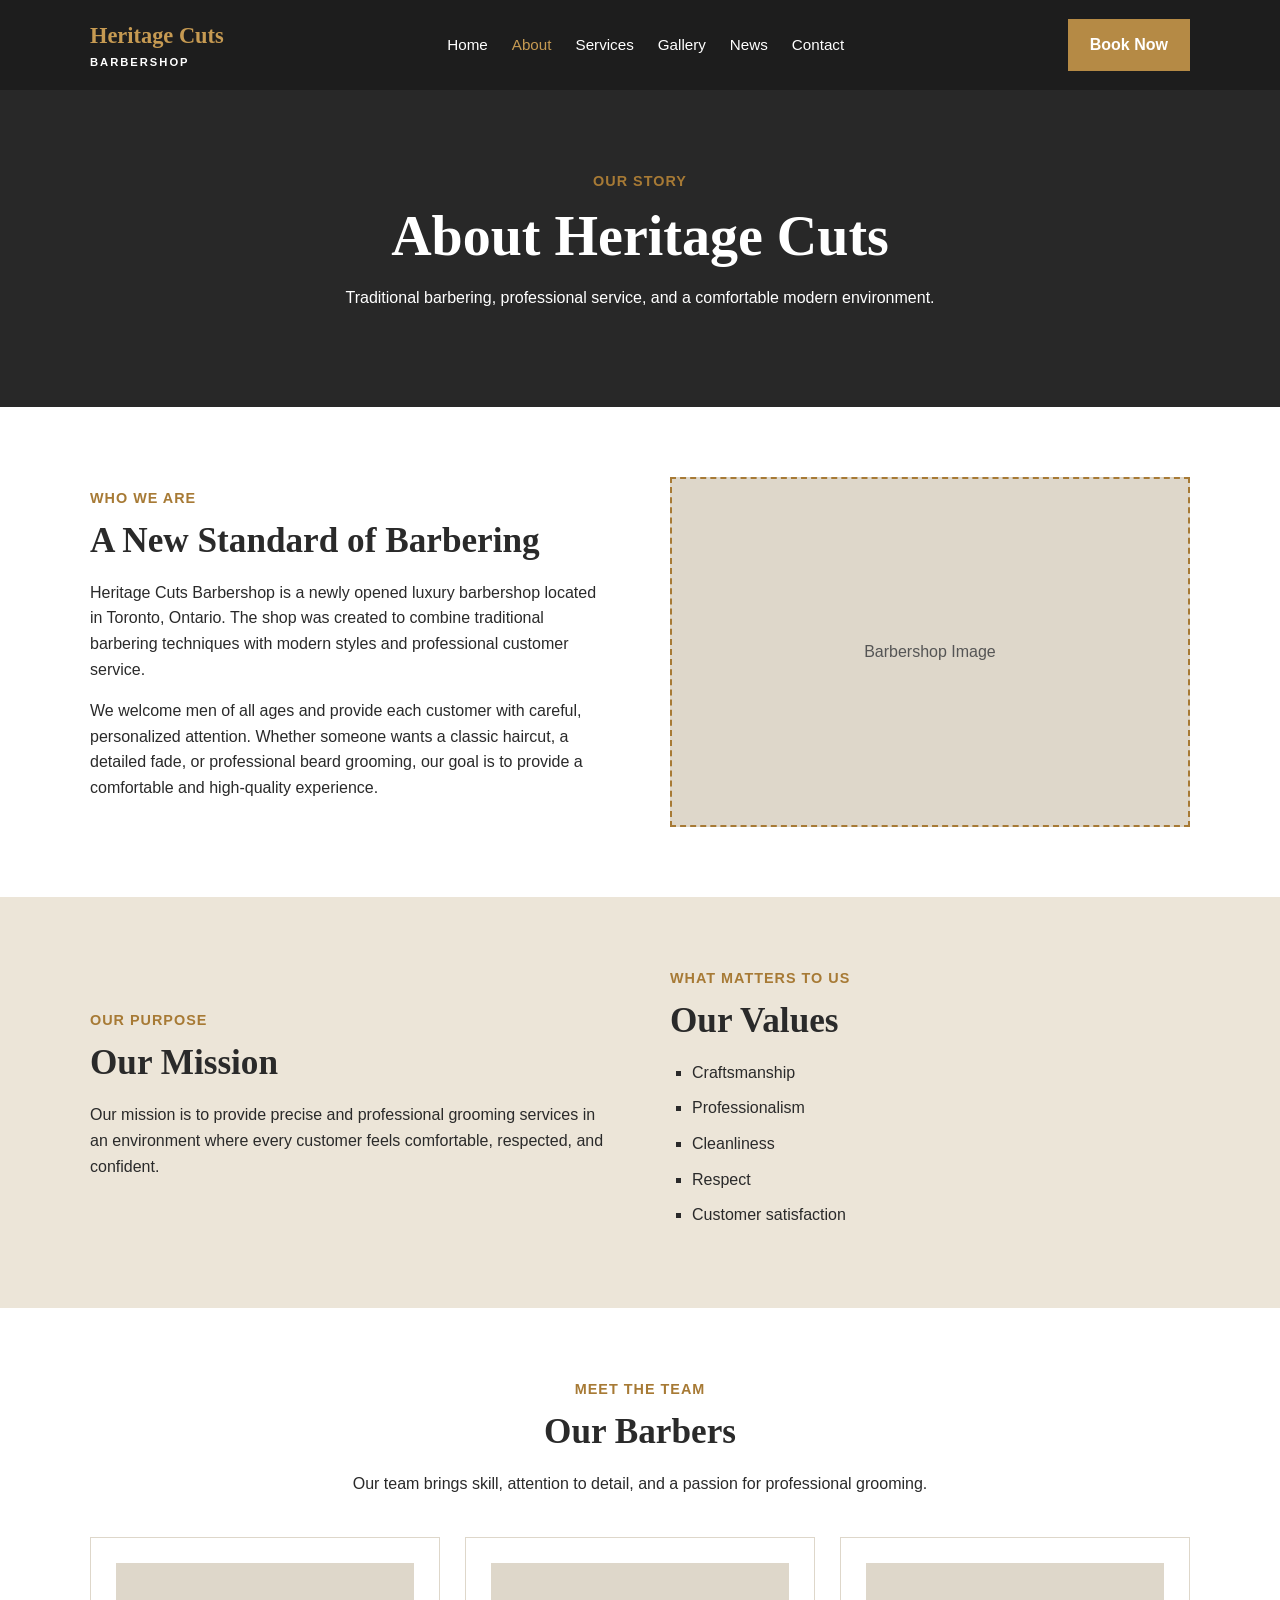
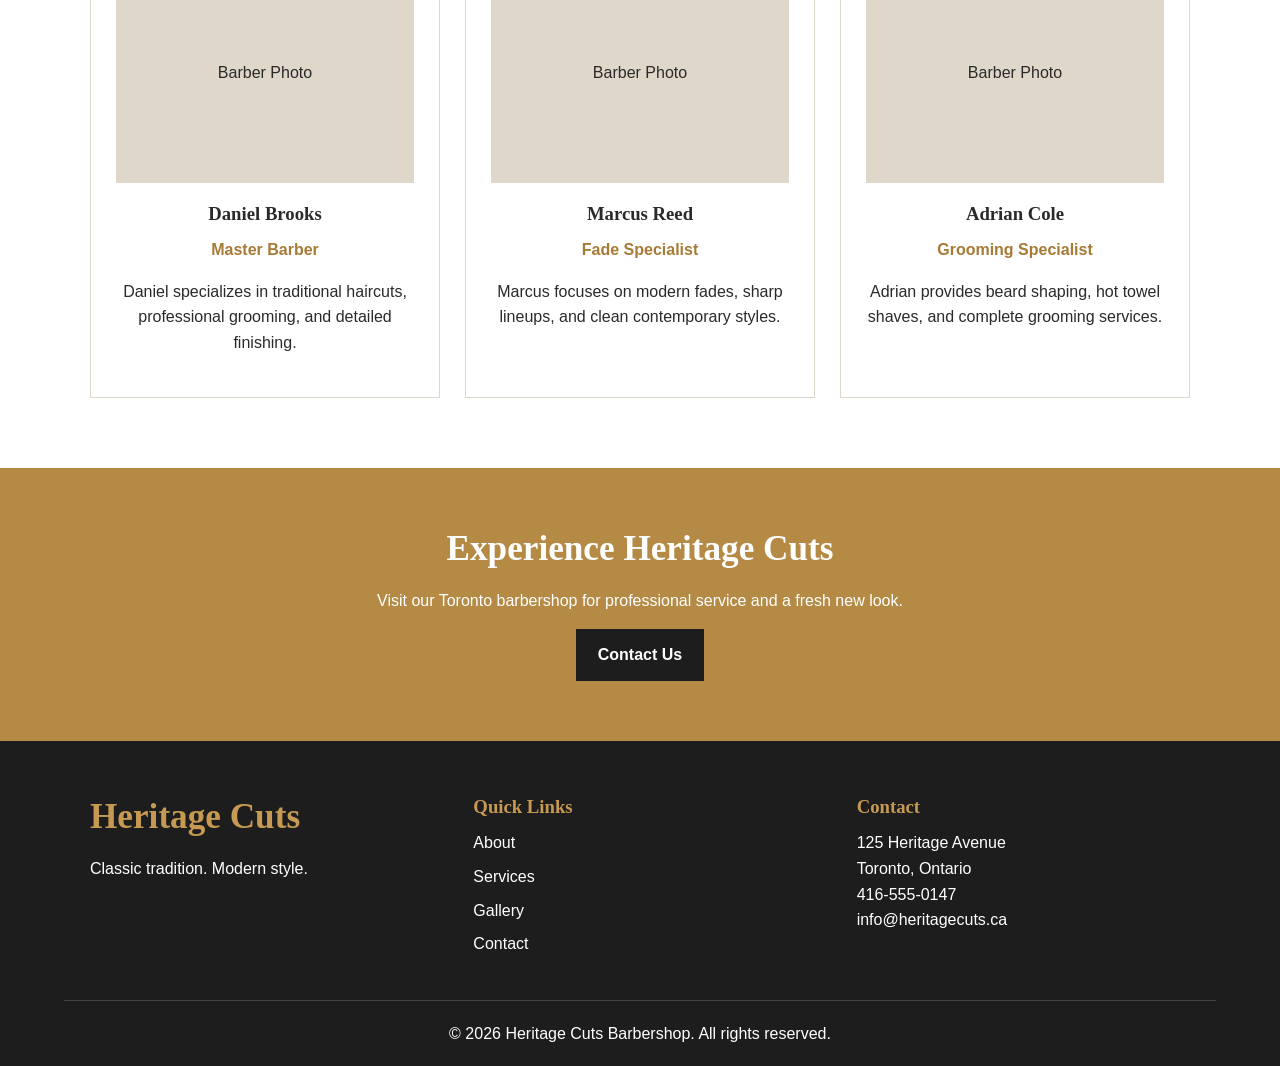
==== about.html @ 81ae373c "About page" ====
<!DOCTYPE html>
<html lang="en">
<head>
    <meta charset="UTF-8">

    <meta name="viewport" content="width=device-width, initial-scale=1.0">

    <meta
        name="description"
        content="Learn about Heritage Cuts Barbershop, our mission, values, and professional team."
    >

    <title>Heritage Cuts Barbershop | About</title>

    <link rel="stylesheet" href="css/style.css">
</head>

<body>

    <!-- Website Header -->
    <header class="site-header">
        <div class="container header-container">

            <a href="index.html" class="logo">
                Heritage Cuts
                <span>Barbershop</span>
            </a>

            <nav class="main-nav">
                <ul>
                    <li><a href="index.html">Home</a></li>
                    <li><a href="about.html" class="active">About</a></li>
                    <li><a href="services.html">Services</a></li>
                    <li><a href="gallery.html">Gallery</a></li>
                    <li><a href="news.html">News</a></li>
                    <li><a href="contact.html">Contact</a></li>
                </ul>
            </nav>

            <a href="contact.html" class="button header-button">
                Book Now
            </a>

        </div>
    </header>

    <main>

        <!-- Page Banner -->
        <section class="page-banner">
            <div class="container">
                <p class="section-label">Our story</p>
                <h1>About Heritage Cuts</h1>

                <p>
                    Traditional barbering, professional service, and a
                    comfortable modern environment.
                </p>
            </div>
        </section>

        <!-- Company Story -->
        <section class="about-story section">
            <div class="container two-column">

                <div class="about-text">
                    <p class="section-label">Who we are</p>

                    <h2>A New Standard of Barbering</h2>

                    <p>
                        Heritage Cuts Barbershop is a newly opened luxury
                        barbershop located in Toronto, Ontario. The shop was
                        created to combine traditional barbering techniques
                        with modern styles and professional customer service.
                    </p>

                    <p>
                        We welcome men of all ages and provide each customer
                        with careful, personalized attention. Whether someone
                        wants a classic haircut, a detailed fade, or professional
                        beard grooming, our goal is to provide a comfortable
                        and high-quality experience.
                    </p>
                </div>

                <div class="image-placeholder">
                    Barbershop Image
                </div>

            </div>
        </section>

        <!-- Mission Section -->
        <section class="mission section">
            <div class="container two-column">

                <div>
                    <p class="section-label">Our purpose</p>

                    <h2>Our Mission</h2>

                    <p>
                        Our mission is to provide precise and professional
                        grooming services in an environment where every
                        customer feels comfortable, respected, and confident.
                    </p>
                </div>

                <div>
                    <p class="section-label">What matters to us</p>

                    <h2>Our Values</h2>

                    <ul class="values-list">
                        <li>Craftsmanship</li>
                        <li>Professionalism</li>
                        <li>Cleanliness</li>
                        <li>Respect</li>
                        <li>Customer satisfaction</li>
                    </ul>
                </div>

            </div>
        </section>

        <!-- Team Section -->
        <section class="team section">
            <div class="container">

                <div class="section-heading">
                    <p class="section-label">Meet the team</p>
                    <h2>Our Barbers</h2>

                    <p>
                        Our team brings skill, attention to detail, and a
                        passion for professional grooming.
                    </p>
                </div>

                <div class="card-grid">

                    <article class="team-card">
                        <div class="team-image-placeholder">
                            Barber Photo
                        </div>

                        <h3>Daniel Brooks</h3>
                        <p class="team-role">Master Barber</p>

                        <p>
                            Daniel specializes in traditional haircuts,
                            professional grooming, and detailed finishing.
                        </p>
                    </article>

                    <article class="team-card">
                        <div class="team-image-placeholder">
                            Barber Photo
                        </div>

                        <h3>Marcus Reed</h3>
                        <p class="team-role">Fade Specialist</p>

                        <p>
                            Marcus focuses on modern fades, sharp lineups,
                            and clean contemporary styles.
                        </p>
                    </article>

                    <article class="team-card">
                        <div class="team-image-placeholder">
                            Barber Photo
                        </div>

                        <h3>Adrian Cole</h3>
                        <p class="team-role">Grooming Specialist</p>

                        <p>
                            Adrian provides beard shaping, hot towel shaves,
                            and complete grooming services.
                        </p>
                    </article>

                </div>

            </div>
        </section>

        <!-- Call to Action -->
        <section class="call-to-action">
            <div class="container">

                <h2>Experience Heritage Cuts</h2>

                <p>
                    Visit our Toronto barbershop for professional service
                    and a fresh new look.
                </p>

                <a href="contact.html" class="button">
                    Contact Us
                </a>

            </div>
        </section>

    </main>

    <!-- Website Footer -->
    <footer class="site-footer">
        <div class="container footer-container">

            <div>
                <h2>Heritage Cuts</h2>
                <p>Classic tradition. Modern style.</p>
            </div>

            <div>
                <h3>Quick Links</h3>

                <ul>
                    <li><a href="about.html">About</a></li>
                    <li><a href="services.html">Services</a></li>
                    <li><a href="gallery.html">Gallery</a></li>
                    <li><a href="contact.html">Contact</a></li>
                </ul>
            </div>

            <div>
                <h3>Contact</h3>

                <address>
                    125 Heritage Avenue<br>
                    Toronto, Ontario<br>
                    416-555-0147<br>
                    info@heritagecuts.ca
                </address>
            </div>

        </div>

        <p class="copyright">
            &copy; 2026 Heritage Cuts Barbershop. All rights reserved.
        </p>
    </footer>

</body>
</html>
---- css/style.css ----
/* =========================================
   Heritage Cuts Barbershop
   Main External Stylesheet
   ========================================= */


/* Basic Reset */

* {
    box-sizing: border-box;
    margin: 0;
    padding: 0;
}


/* General Page Styles */

body {
    background-color: #f5f1e8;
    color: #2a2a2a;
    font-family: Arial, Helvetica, sans-serif;
    line-height: 1.6;
}

img {
    max-width: 100%;
}

a {
    color: inherit;
    text-decoration: none;
}

ul {
    list-style: none;
}

.container {
    width: 90%;
    max-width: 1100px;
    margin: 0 auto;
}

.section {
    padding: 70px 0;
}

.section-label {
    color: #a77a35;
    font-size: 0.9rem;
    font-weight: bold;
    letter-spacing: 1px;
    margin-bottom: 10px;
    text-transform: uppercase;
}

h1,
h2,
h3 {
    font-family: Georgia, "Times New Roman", serif;
    line-height: 1.2;
}

h1 {
    font-size: 3.5rem;
    margin-bottom: 20px;
}

h2 {
    font-size: 2.2rem;
    margin-bottom: 18px;
}

h3 {
    margin-bottom: 12px;
}

p {
    margin-bottom: 16px;
}


/* Header */

.site-header {
    background-color: #1d1d1d;
    color: #ffffff;
    padding: 18px 0;
}

.header-container {
    align-items: center;
    display: flex;
    justify-content: space-between;
}

.logo {
    color: #c69a52;
    font-family: Georgia, "Times New Roman", serif;
    font-size: 1.4rem;
    font-weight: bold;
}

.logo span {
    color: #ffffff;
    display: block;
    font-family: Arial, Helvetica, sans-serif;
    font-size: 0.7rem;
    letter-spacing: 2px;
    text-transform: uppercase;
}

.main-nav ul {
    display: flex;
    gap: 24px;
}

.main-nav a {
    font-size: 0.95rem;
    padding-bottom: 5px;
}

.main-nav a:hover,
.main-nav a.active {
    color: #c69a52;
}


/* Buttons */

.button {
    background-color: #b58a45;
    border: 2px solid #b58a45;
    color: #ffffff;
    display: inline-block;
    font-weight: bold;
    padding: 11px 20px;
}

.button:hover {
    background-color: #936d31;
    border-color: #936d31;
}

.button-outline {
    background-color: transparent;
    border-color: #ffffff;
    margin-left: 10px;
}

.button-outline:hover {
    background-color: #ffffff;
    border-color: #ffffff;
    color: #1d1d1d;
}


/* Hero Section */

.hero {
    align-items: center;
    background-color: #282828;
    color: #ffffff;
    display: flex;
    min-height: 600px;
}

.hero-content {
    max-width: 750px;
}

.hero-description {
    font-size: 1.15rem;
    max-width: 650px;
}


/* Introduction */

.intro {
    text-align: center;
}

.intro p {
    margin-left: auto;
    margin-right: auto;
    max-width: 760px;
}


/* Section Heading */

.section-heading {
    margin-bottom: 40px;
    text-align: center;
}

.section-heading p {
    margin-left: auto;
    margin-right: auto;
    max-width: 650px;
}


/* Cards */

.featured-services {
    background-color: #ffffff;
}

.card-grid {
    display: flex;
    gap: 25px;
}

.service-card,
.feature-card {
    border: 1px solid #ded7ca;
    padding: 30px;
    width: 33.33%;
}

.service-card {
    background-color: #f5f1e8;
}

.feature-card {
    background-color: #ffffff;
}

.service-card:hover,
.feature-card:hover {
    box-shadow: 0 5px 15px rgba(0, 0, 0, 0.1);
}

.price {
    color: #a77a35;
    font-size: 1.2rem;
    font-weight: bold;
}

.center-button {
    margin-top: 35px;
    text-align: center;
}


/* Why Choose Us */

.why-us {
    background-color: #ece5d8;
}


/* Opening Hours */

.hours {
    background-color: #ffffff;
}

.hours-container {
    align-items: center;
    display: flex;
    gap: 70px;
    justify-content: space-between;
}

.hours-container > div,
.hours-container table {
    width: 50%;
}

table {
    border-collapse: collapse;
    width: 100%;
}

th,
td {
    border-bottom: 1px solid #ded7ca;
    padding: 14px;
    text-align: left;
}


/* Call to Action */

.call-to-action {
    background-color: #b58a45;
    color: #ffffff;
    padding: 60px 0;
    text-align: center;
}

.call-to-action .button {
    background-color: #1d1d1d;
    border-color: #1d1d1d;
}


/* Footer */

.site-footer {
    background-color: #1d1d1d;
    color: #ffffff;
    padding: 55px 0 20px;
}

.footer-container {
    display: flex;
    gap: 50px;
    justify-content: space-between;
}

.footer-container > div {
    width: 33.33%;
}

.site-footer h2,
.site-footer h3 {
    color: #c69a52;
}

.site-footer li {
    margin-bottom: 8px;
}

.site-footer a:hover {
    color: #c69a52;
}

address {
    font-style: normal;
}

.copyright {
    border-top: 1px solid #444444;
    margin: 35px auto 0;
    padding-top: 20px;
    text-align: center;
    width: 90%;
}


/* Responsive Layout */

@media screen and (max-width: 850px) {

    .header-container {
        flex-direction: column;
        gap: 18px;
    }

    .main-nav ul {
        flex-wrap: wrap;
        justify-content: center;
    }

    .header-button {
        display: none;
    }

    .card-grid {
        flex-direction: column;
    }

    .service-card,
    .feature-card {
        width: 100%;
    }

    .hours-container {
        align-items: stretch;
        flex-direction: column;
        gap: 30px;
    }

    .hours-container > div,
    .hours-container table {
        width: 100%;
    }

    .footer-container {
        flex-direction: column;
    }

    .footer-container > div {
        width: 100%;
    }


        .two-column {
        align-items: stretch;
        flex-direction: column;
    }

    .two-column > div {
        width: 100%;
    }

    .team-card {
        width: 100%;
    }
}


@media screen and (max-width: 550px) {

    h1 {
        font-size: 2.5rem;
    }

    h2 {
        font-size: 1.8rem;
    }

    .hero {
        min-height: 500px;
    }

    .hero-buttons .button {
        display: block;
        margin: 10px 0;
        text-align: center;
    }

    .main-nav ul {
        gap: 12px;
    }
}






/* Page Banner */

.page-banner {
    background-color: #282828;
    color: #ffffff;
    padding: 80px 0;
    text-align: center;
}

.page-banner h1 {
    margin-bottom: 15px;
}

.page-banner p {
    margin-left: auto;
    margin-right: auto;
    max-width: 650px;
}


/* Two-Column Layout */

.two-column {
    align-items: center;
    display: flex;
    gap: 60px;
}

.two-column > div {
    width: 50%;
}


/* About Page */

.about-story {
    background-color: #ffffff;
}

.image-placeholder {
    align-items: center;
    background-color: #ded7ca;
    border: 2px dashed #a77a35;
    color: #555555;
    display: flex;
    height: 350px;
    justify-content: center;
    text-align: center;
}

.mission {
    background-color: #ece5d8;
}

.values-list {
    list-style: square;
    margin-left: 22px;
}

.values-list li {
    margin-bottom: 10px;
}


/* Team Section */

.team {
    background-color: #ffffff;
}

.team-card {
    border: 1px solid #ded7ca;
    padding: 25px;
    text-align: center;
    width: 33.33%;
}

.team-image-placeholder {
    align-items: center;
    background-color: #ded7ca;
    display: flex;
    height: 220px;
    justify-content: center;
    margin-bottom: 20px;
}

.team-role {
    color: #a77a35;
    font-weight: bold;
}
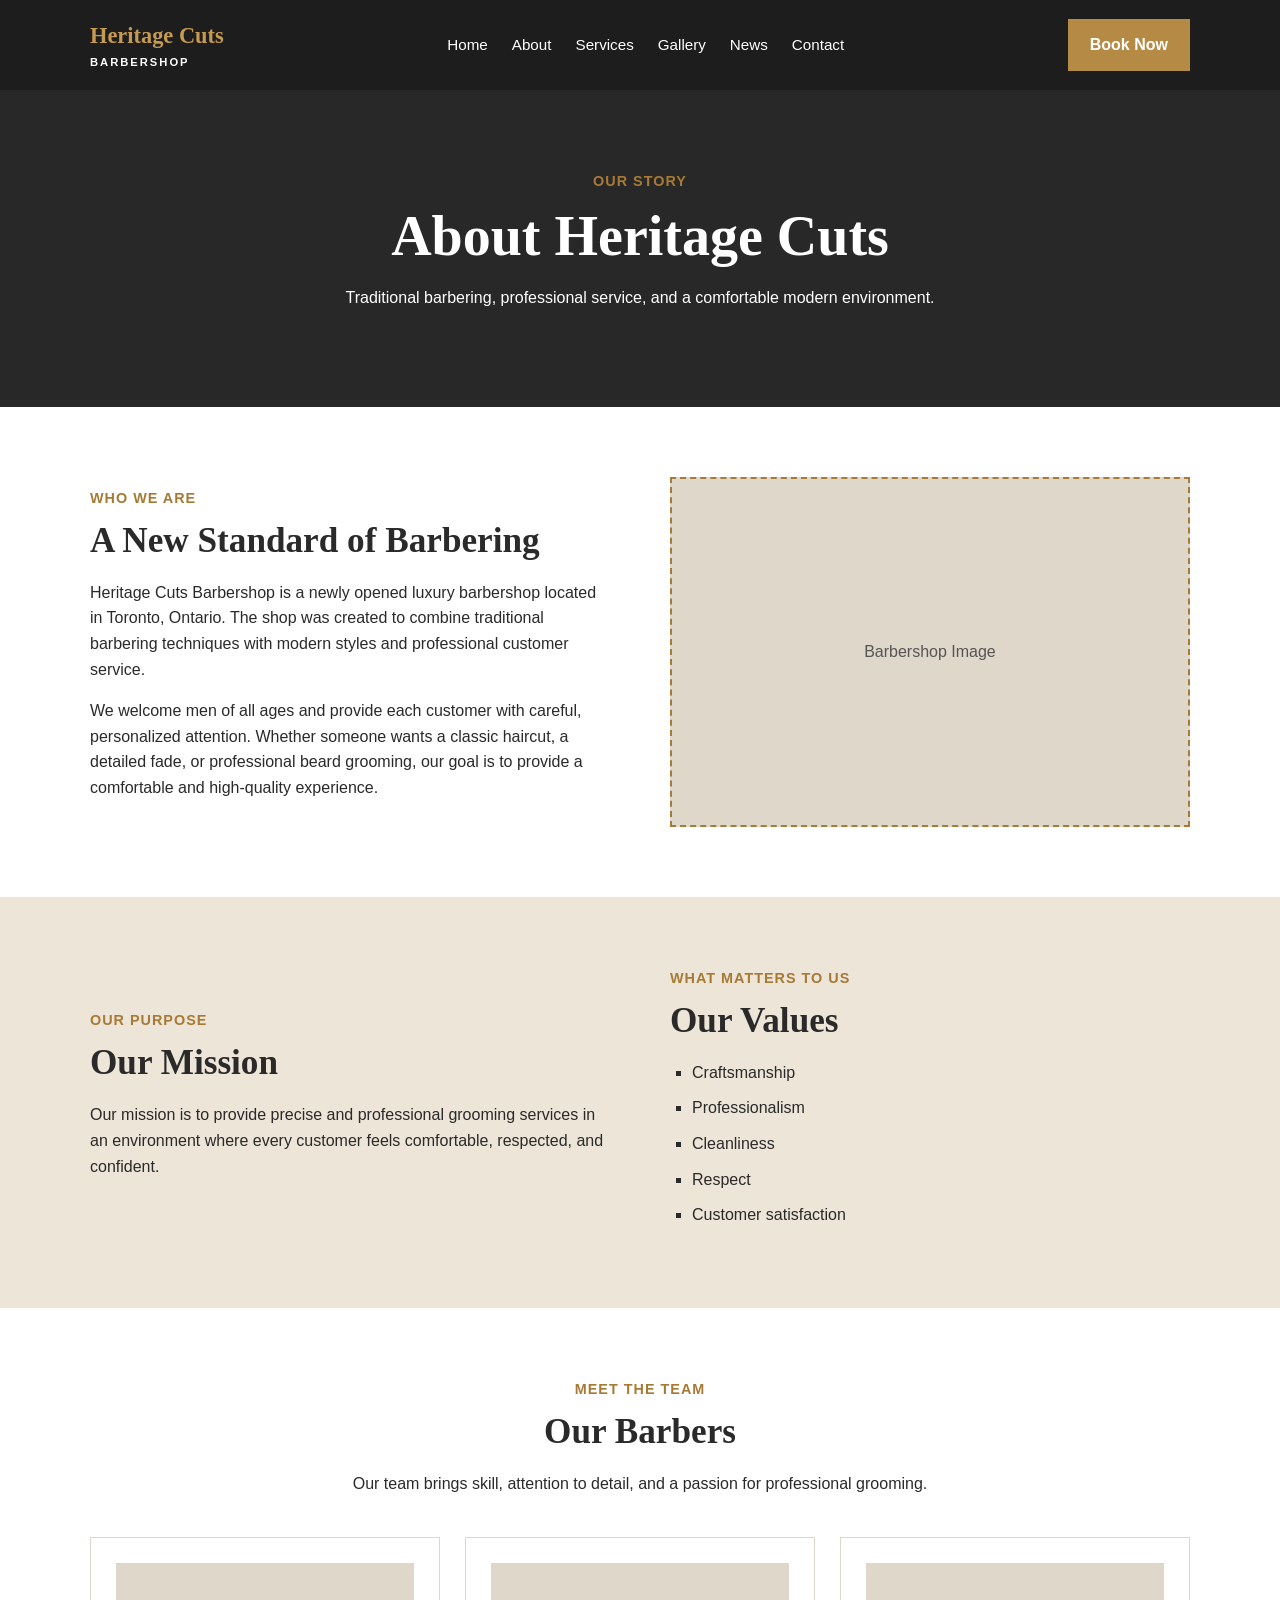
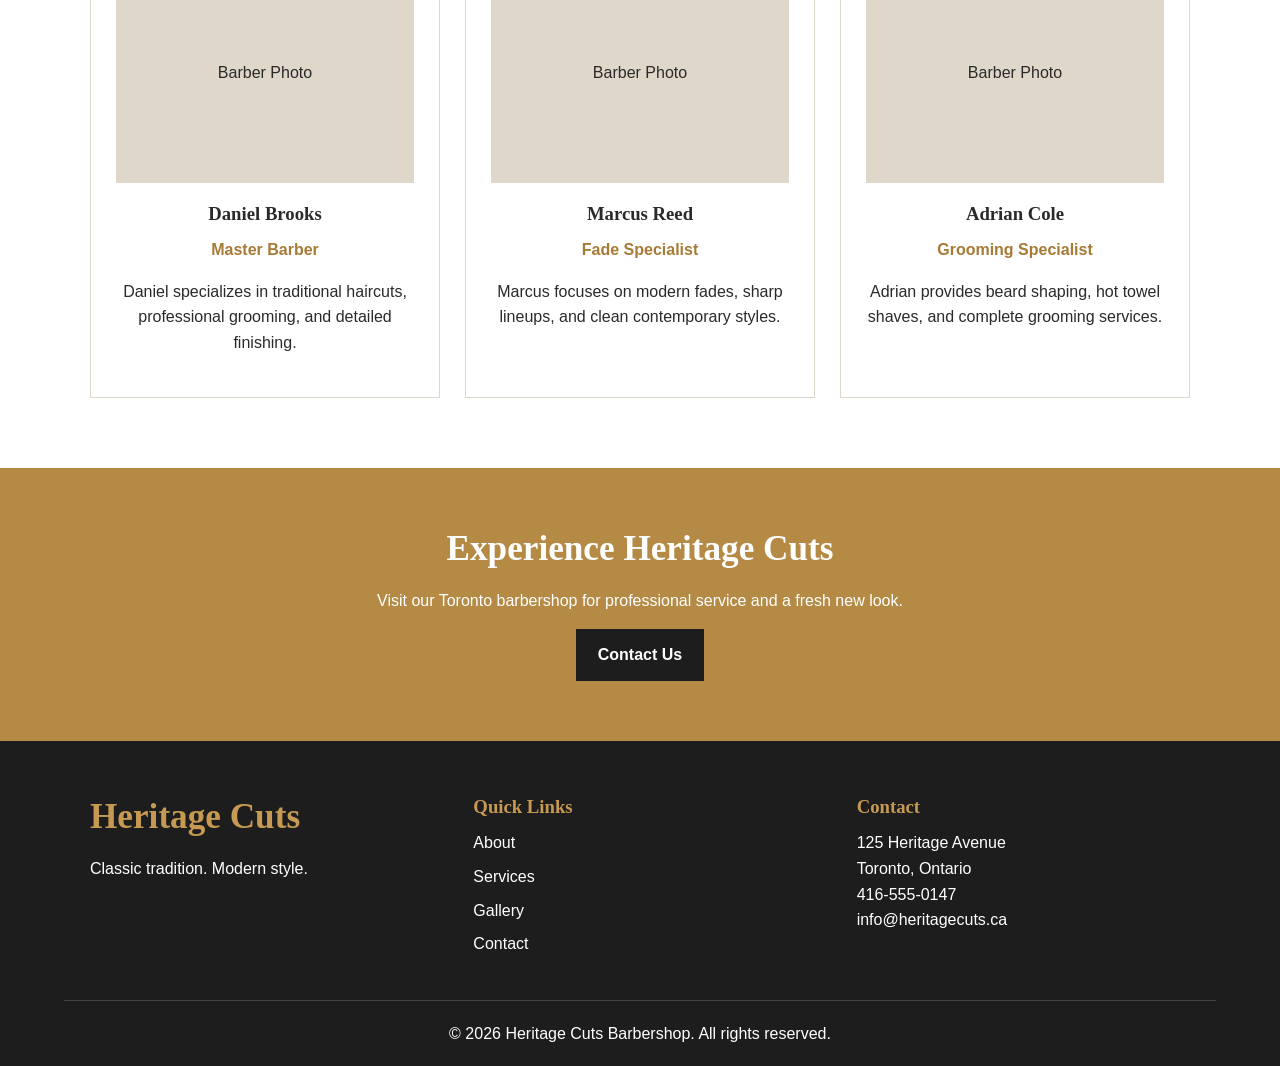
==== commit 375b5903: "shared header and footer dynamically" ====
--- a/about.html
+++ b/about.html
@@ -18,31 +18,8 @@
 <body>
 
     <!-- Website Header -->
-    <header class="site-header">
-        <div class="container header-container">
-
-            <a href="index.html" class="logo">
-                Heritage Cuts
-                <span>Barbershop</span>
-            </a>
-
-            <nav class="main-nav">
-                <ul>
-                    <li><a href="index.html">Home</a></li>
-                    <li><a href="about.html" class="active">About</a></li>
-                    <li><a href="services.html">Services</a></li>
-                    <li><a href="gallery.html">Gallery</a></li>
-                    <li><a href="news.html">News</a></li>
-                    <li><a href="contact.html">Contact</a></li>
-                </ul>
-            </nav>
-
-            <a href="contact.html" class="button header-button">
-                Book Now
-            </a>
-
-        </div>
-    </header>
+    
+    <div id="header-placeholder"></div>
 
     <main>
 
@@ -208,42 +185,11 @@
     </main>
 
     <!-- Website Footer -->
-    <footer class="site-footer">
-        <div class="container footer-container">
 
-            <div>
-                <h2>Heritage Cuts</h2>
-                <p>Classic tradition. Modern style.</p>
-            </div>
+    <div id="footer-placeholder"></div>
+    <script src="js/components.js"></script>
 
-            <div>
-                <h3>Quick Links</h3>
 
-                <ul>
-                    <li><a href="about.html">About</a></li>
-                    <li><a href="services.html">Services</a></li>
-                    <li><a href="gallery.html">Gallery</a></li>
-                    <li><a href="contact.html">Contact</a></li>
-                </ul>
-            </div>
-
-            <div>
-                <h3>Contact</h3>
-
-                <address>
-                    125 Heritage Avenue<br>
-                    Toronto, Ontario<br>
-                    416-555-0147<br>
-                    info@heritagecuts.ca
-                </address>
-            </div>
-
-        </div>
-
-        <p class="copyright">
-            &copy; 2026 Heritage Cuts Barbershop. All rights reserved.
-        </p>
-    </footer>
 
 </body>
 </html>
--- a/css/style.css
+++ b/css/style.css
@@ -342,6 +342,305 @@
 }
 
 
+
+
+
+/* Services Page */
+
+.services-intro {
+    background-color: #ffffff;
+    text-align: center;
+}
+
+.services-intro > .container > p {
+    margin-left: auto;
+    margin-right: auto;
+    max-width: 760px;
+}
+
+.services-page-note {
+    background-color: #f5f1e8;
+    margin-top: 25px;
+    padding: 18px;
+}
+
+.services-list {
+    background-color: #ece5d8;
+}
+
+.services-grid {
+    display: flex;
+    flex-wrap: wrap;
+    gap: 25px;
+}
+
+.full-service-card {
+    background-color: #ffffff;
+    width: calc(33.33% - 17px);
+}
+
+.service-image-placeholder {
+    align-items: center;
+    background-color: #ded7ca;
+    color: #555555;
+    display: flex;
+    height: 180px;
+    justify-content: center;
+    margin-bottom: 22px;
+    text-align: center;
+}
+
+.service-time {
+    color: #666666;
+    font-size: 0.9rem;
+}
+
+.text-link {
+    color: #936d31;
+    font-weight: bold;
+}
+
+.text-link:hover {
+    text-decoration: underline;
+}
+
+.service-information {
+    background-color: #ffffff;
+}
+
+
+
+
+
+
+
+/* Gallery Page */
+
+.gallery-intro {
+    background-color: #ffffff;
+    text-align: center;
+}
+
+.gallery-intro p {
+    margin-left: auto;
+    margin-right: auto;
+    max-width: 700px;
+}
+
+.gallery-section {
+    background-color: #ece5d8;
+}
+
+.gallery-grid {
+    display: flex;
+    flex-wrap: wrap;
+    gap: 25px;
+}
+
+.gallery-card {
+    background-color: #ffffff;
+    border: 1px solid #ded7ca;
+    width: calc(33.33% - 17px);
+}
+
+.gallery-image-placeholder {
+    align-items: center;
+    background-color: #ded7ca;
+    color: #555555;
+    display: flex;
+    height: 220px;
+    justify-content: center;
+    text-align: center;
+}
+
+.gallery-card-content {
+    padding: 25px;
+}
+
+.gallery-category {
+    color: #a77a35;
+    font-size: 0.85rem;
+    font-weight: bold;
+    margin-bottom: 8px;
+    text-transform: uppercase;
+}
+
+.gallery-card:hover {
+    box-shadow: 0 5px 15px rgba(0, 0, 0, 0.1);
+}
+
+
+
+
+
+
+
+
+/* News Page */
+
+.news-intro {
+    background-color: #ffffff;
+    text-align: center;
+}
+
+.news-intro p {
+    margin-left: auto;
+    margin-right: auto;
+    max-width: 700px;
+}
+
+.news-section {
+    background-color: #ece5d8;
+}
+
+.news-grid {
+    display: flex;
+    flex-wrap: wrap;
+    gap: 25px;
+}
+
+.news-card {
+    background-color: #ffffff;
+    border: 1px solid #ded7ca;
+    width: calc(33.33% - 17px);
+}
+
+.news-image-placeholder {
+    align-items: center;
+    background-color: #ded7ca;
+    color: #555555;
+    display: flex;
+    height: 200px;
+    justify-content: center;
+    text-align: center;
+}
+
+.news-card-content {
+    padding: 25px;
+}
+
+.news-card h2 {
+    font-size: 1.5rem;
+}
+
+.news-category {
+    color: #a77a35;
+    font-size: 0.85rem;
+    font-weight: bold;
+    margin-bottom: 8px;
+    text-transform: uppercase;
+}
+
+.news-date {
+    color: #666666;
+    font-size: 0.9rem;
+}
+
+.news-card:hover {
+    box-shadow: 0 5px 15px rgba(0, 0, 0, 0.1);
+}
+
+.news-message {
+    background-color: #ffffff;
+    text-align: center;
+}
+
+.news-message p {
+    margin-left: auto;
+    margin-right: auto;
+    max-width: 650px;
+}
+
+
+
+
+
+
+
+
+
+/* Contact Page */
+
+.contact-section {
+    background-color: #ffffff;
+}
+
+.contact-container {
+    display: flex;
+    gap: 60px;
+}
+
+.contact-information,
+.contact-form-area {
+    width: 50%;
+}
+
+.contact-detail {
+    border-bottom: 1px solid #ded7ca;
+    margin-bottom: 20px;
+    padding-bottom: 12px;
+}
+
+.contact-detail h3 {
+    color: #a77a35;
+}
+
+.contact-detail a:hover {
+    color: #a77a35;
+}
+
+
+/* Contact Form */
+
+.contact-form-area {
+    background-color: #f5f1e8;
+    padding: 35px;
+}
+
+.form-group {
+    margin-bottom: 20px;
+}
+
+.form-group label {
+    display: block;
+    font-weight: bold;
+    margin-bottom: 7px;
+}
+
+.form-group input,
+.form-group textarea {
+    border: 1px solid #b9b1a5;
+    font-family: Arial, Helvetica, sans-serif;
+    font-size: 1rem;
+    padding: 12px;
+    width: 100%;
+}
+
+.form-group textarea {
+    resize: vertical;
+}
+
+
+/* Contact Hours */
+
+.contact-hours {
+    background-color: #ece5d8;
+}
+
+.hours-table {
+    margin: 0 auto;
+    max-width: 650px;
+}
+
+.hours-note {
+    margin-top: 25px;
+    text-align: center;
+}
+
+
+
+
+
 /* Responsive Layout */
 
 @media screen and (max-width: 850px) {
@@ -401,7 +700,31 @@
     .team-card {
         width: 100%;
     }
-}
+
+        .full-service-card {
+        width: 100%;
+    }
+
+        .gallery-card {
+        width: 100%;
+    }
+
+        .news-card {
+        width: 100%;
+    }
+
+
+
+        .contact-container {
+        flex-direction: column;
+    }
+
+    .contact-information,
+    .contact-form-area {
+        width: 100%;
+    }
+}
+
 
 
 @media screen and (max-width: 550px) {
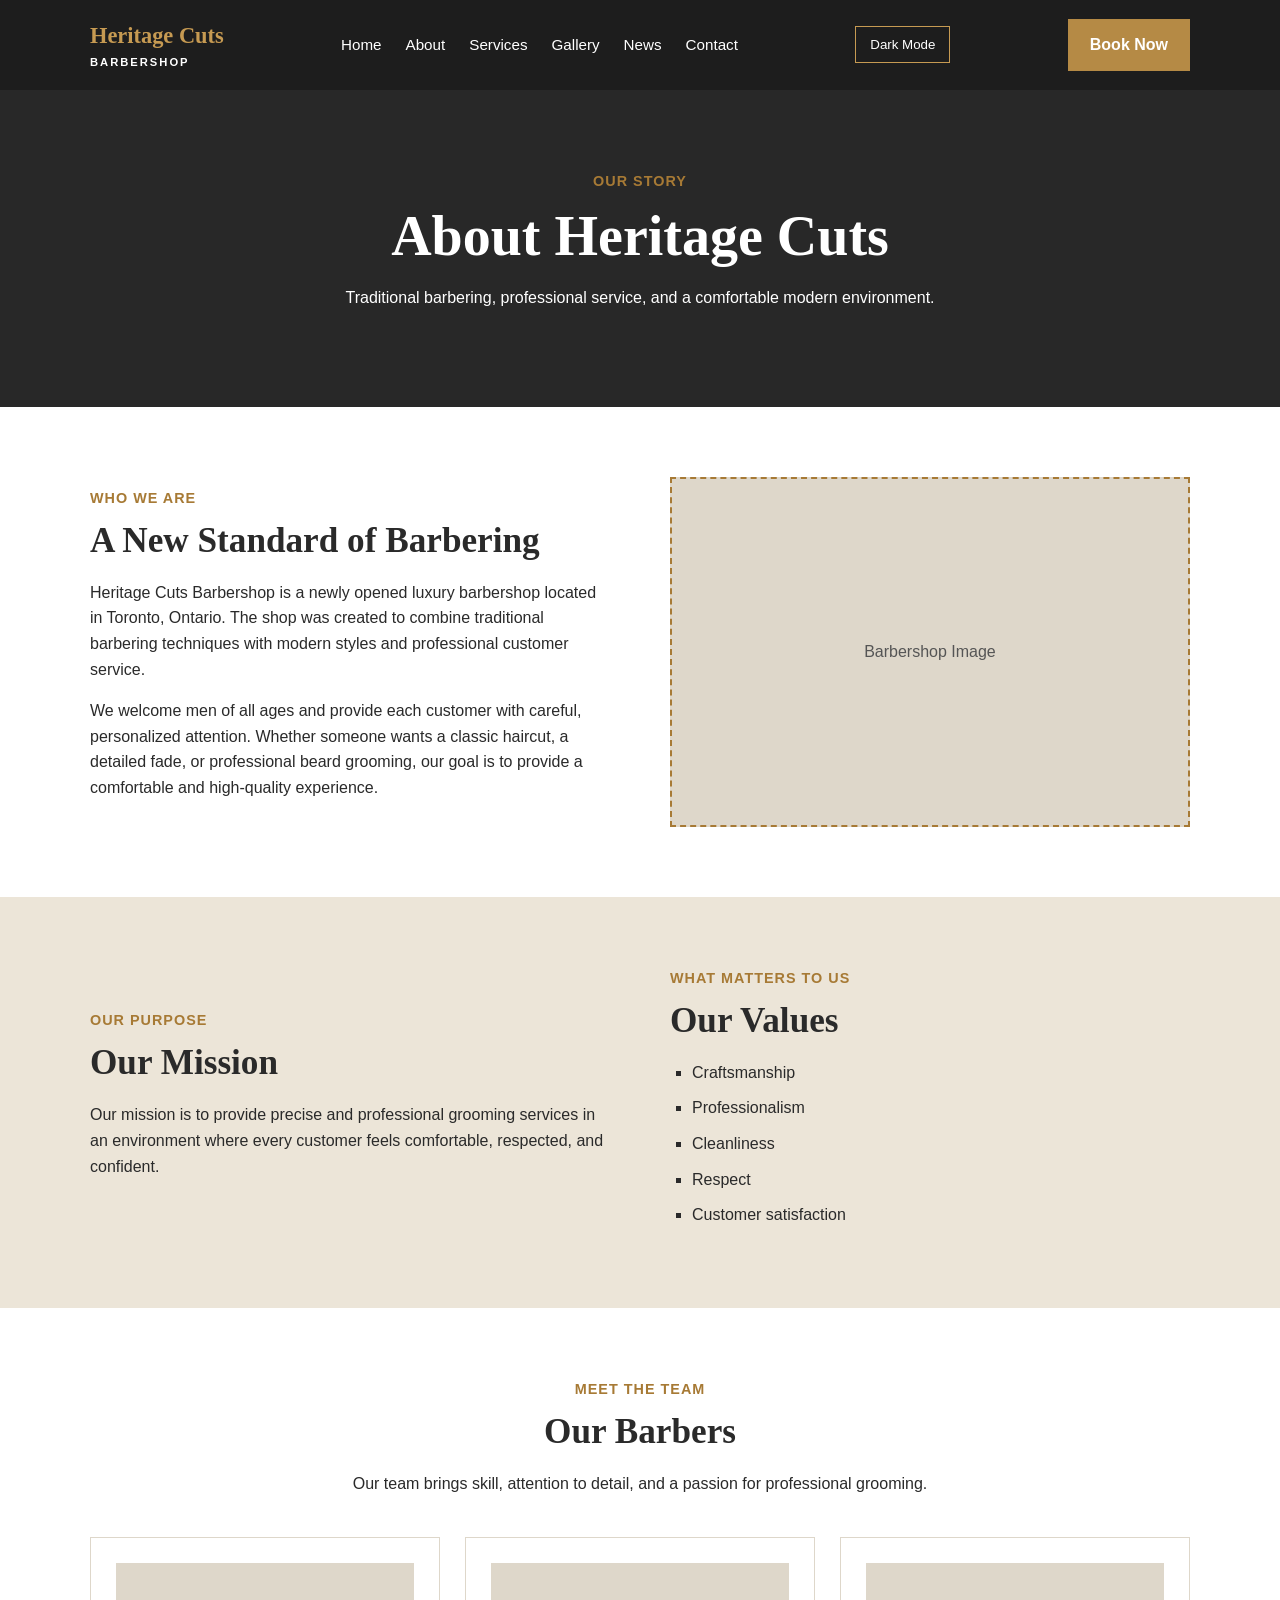
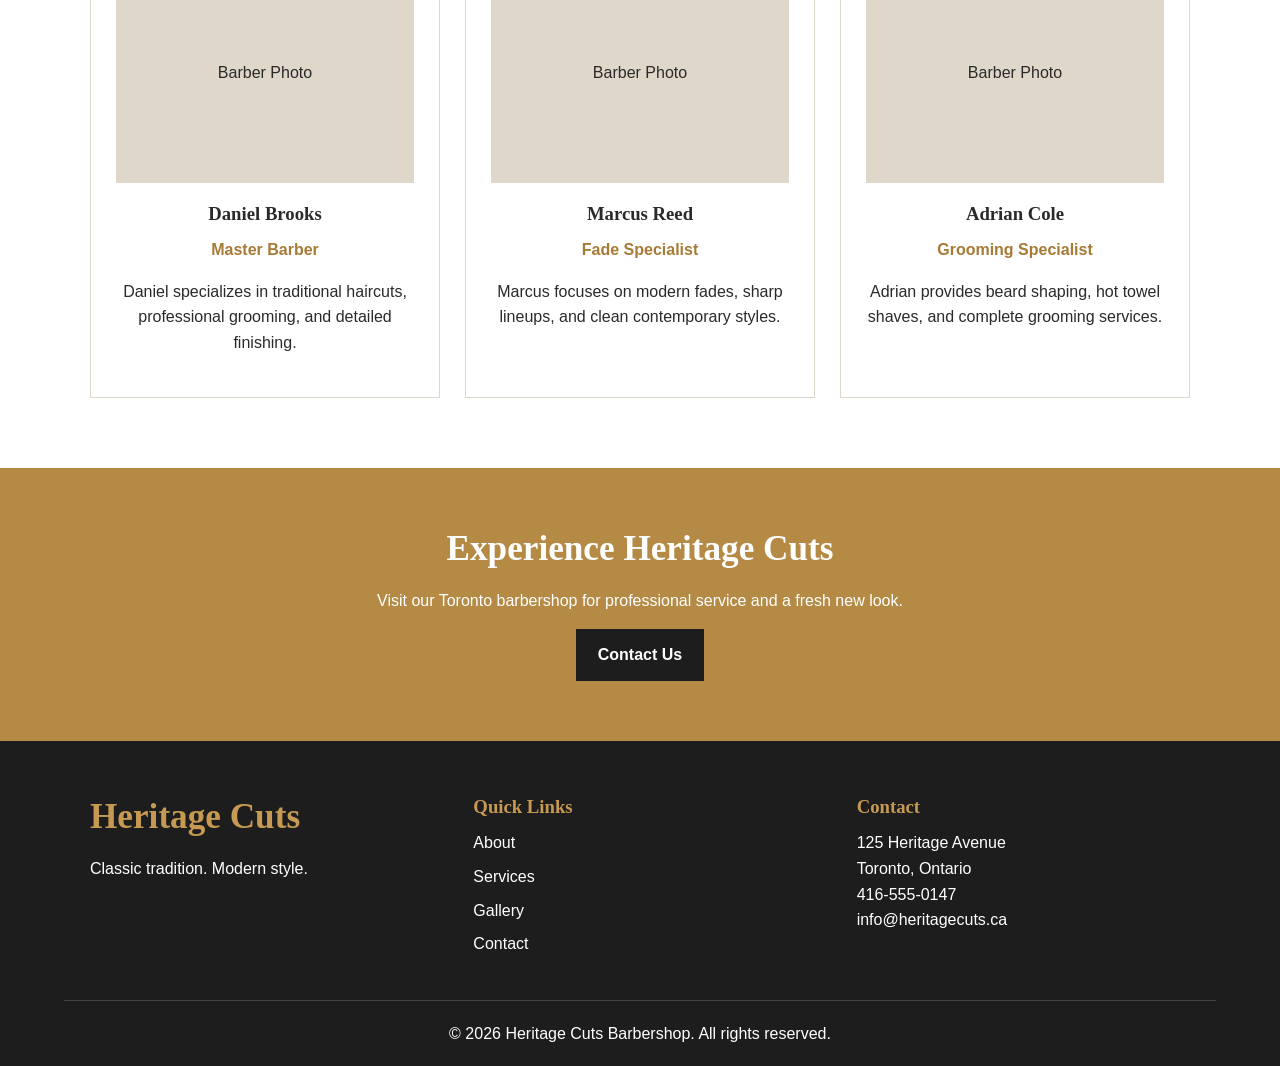
==== commit 59576f93: "dark theme" ====
--- a/about.html
+++ b/about.html
@@ -187,7 +187,9 @@
     <!-- Website Footer -->
 
     <div id="footer-placeholder"></div>
-    <script src="js/components.js"></script>
+    
+    <script src="js/theme.js"></script>
+<script src="js/components.js"></script>
 
 
 
--- a/css/style.css
+++ b/css/style.css
@@ -641,6 +641,103 @@
 
 
 
+
+
+
+
+
+
+
+
+/* Theme Button */
+
+.theme-button {
+    background-color: transparent;
+    border: 1px solid #c69a52;
+    color: #ffffff;
+    cursor: pointer;
+    padding: 10px 14px;
+}
+
+.theme-button:hover {
+    background-color: #c69a52;
+    color: #1d1d1d;
+}
+
+
+/* Dark Theme */
+
+body.dark-theme {
+    background-color: #1d1d1d;
+    color: #f5f1e8;
+}
+
+.dark-theme .intro,
+.dark-theme .featured-services,
+.dark-theme .hours,
+.dark-theme .about-story,
+.dark-theme .team,
+.dark-theme .services-intro,
+.dark-theme .service-information,
+.dark-theme .gallery-intro,
+.dark-theme .news-intro,
+.dark-theme .news-message,
+.dark-theme .contact-section {
+    background-color: #292929;
+}
+
+.dark-theme .why-us,
+.dark-theme .mission,
+.dark-theme .services-list,
+.dark-theme .gallery-section,
+.dark-theme .news-section,
+.dark-theme .contact-hours {
+    background-color: #333333;
+}
+
+.dark-theme .service-card,
+.dark-theme .feature-card,
+.dark-theme .team-card,
+.dark-theme .gallery-card,
+.dark-theme .news-card,
+.dark-theme .contact-form-area,
+.dark-theme .services-page-note {
+    background-color: #3b3b3b;
+    border-color: #555555;
+}
+
+.dark-theme .image-placeholder,
+.dark-theme .team-image-placeholder,
+.dark-theme .service-image-placeholder,
+.dark-theme .gallery-image-placeholder,
+.dark-theme .news-image-placeholder {
+    background-color: #4a4a4a;
+    color: #ffffff;
+}
+
+.dark-theme .service-time,
+.dark-theme .news-date {
+    color: #cccccc;
+}
+
+.dark-theme th,
+.dark-theme td,
+.dark-theme .contact-detail {
+    border-color: #555555;
+}
+
+.dark-theme input,
+.dark-theme textarea {
+    background-color: #292929;
+    border-color: #666666;
+    color: #ffffff;
+}
+
+
+
+
+
+
 /* Responsive Layout */
 
 @media screen and (max-width: 850px) {
@@ -724,6 +821,7 @@
         width: 100%;
     }
 }
+
 
 
 
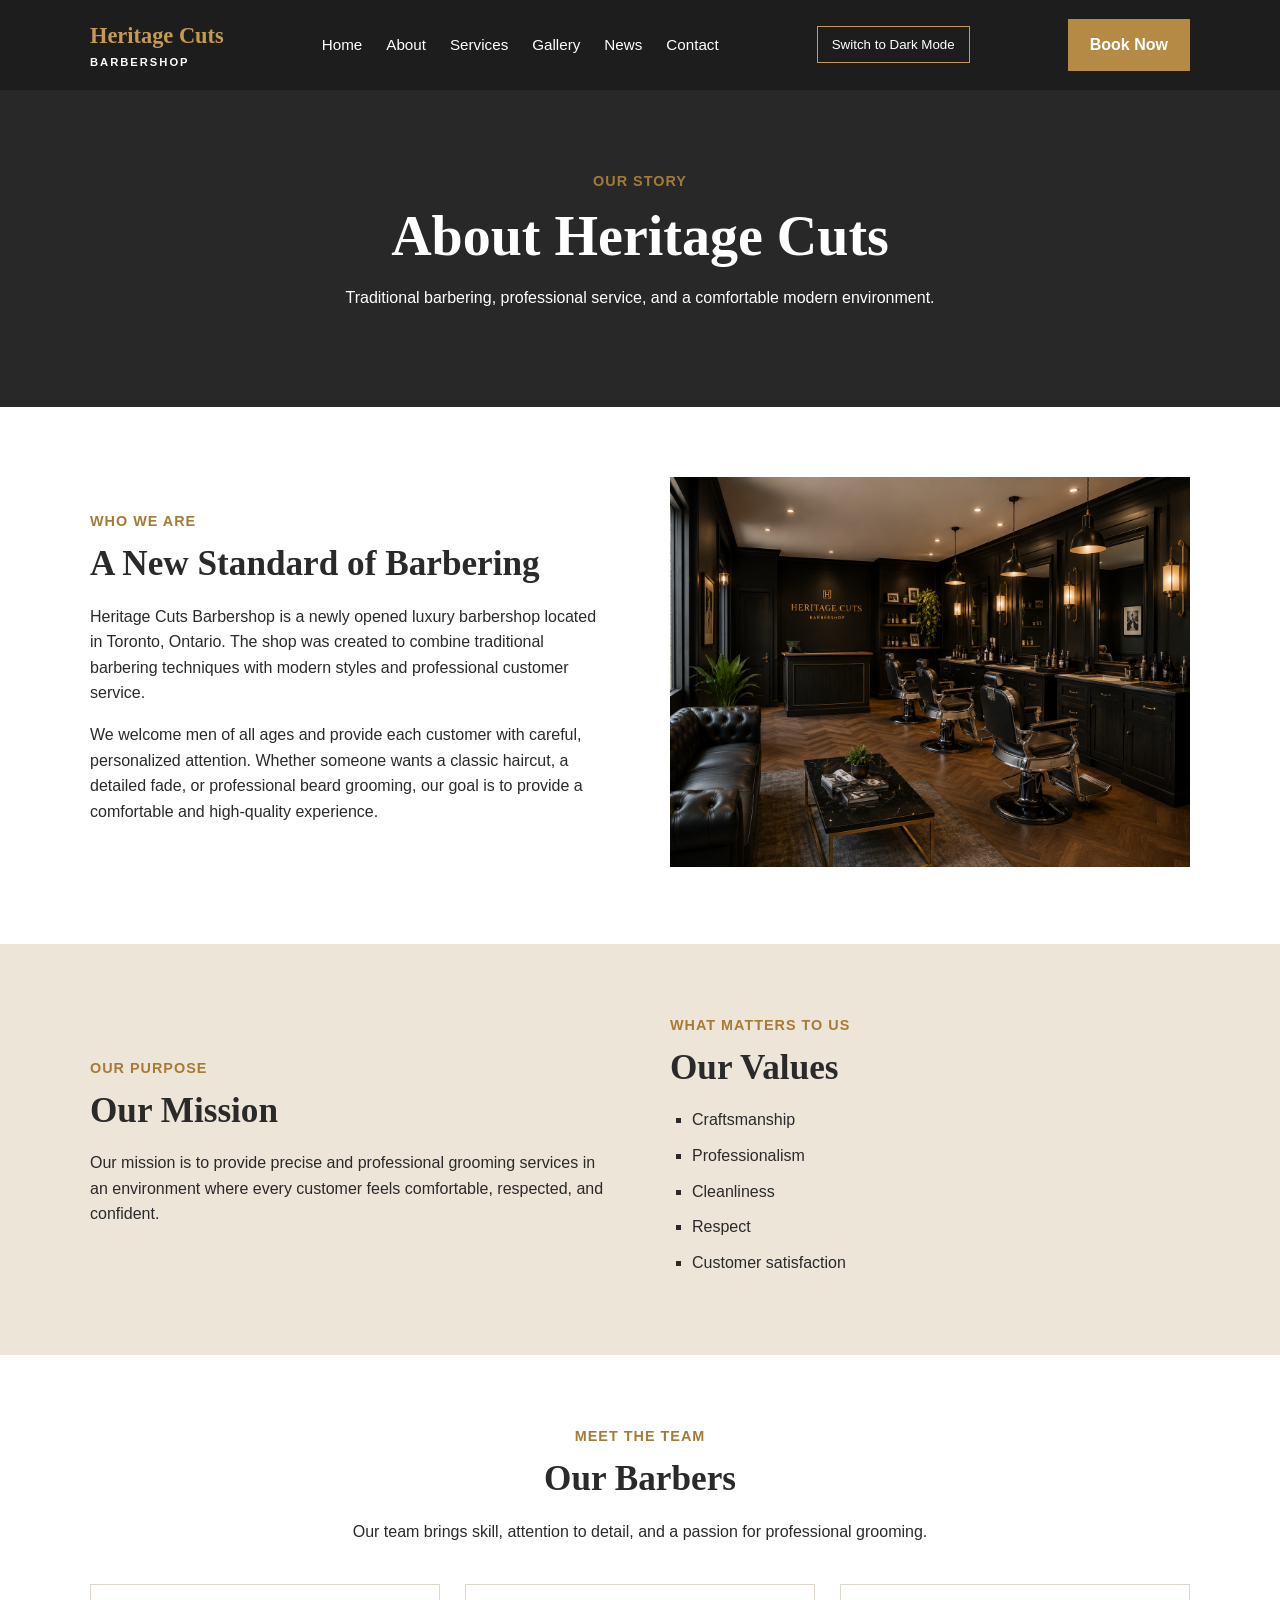
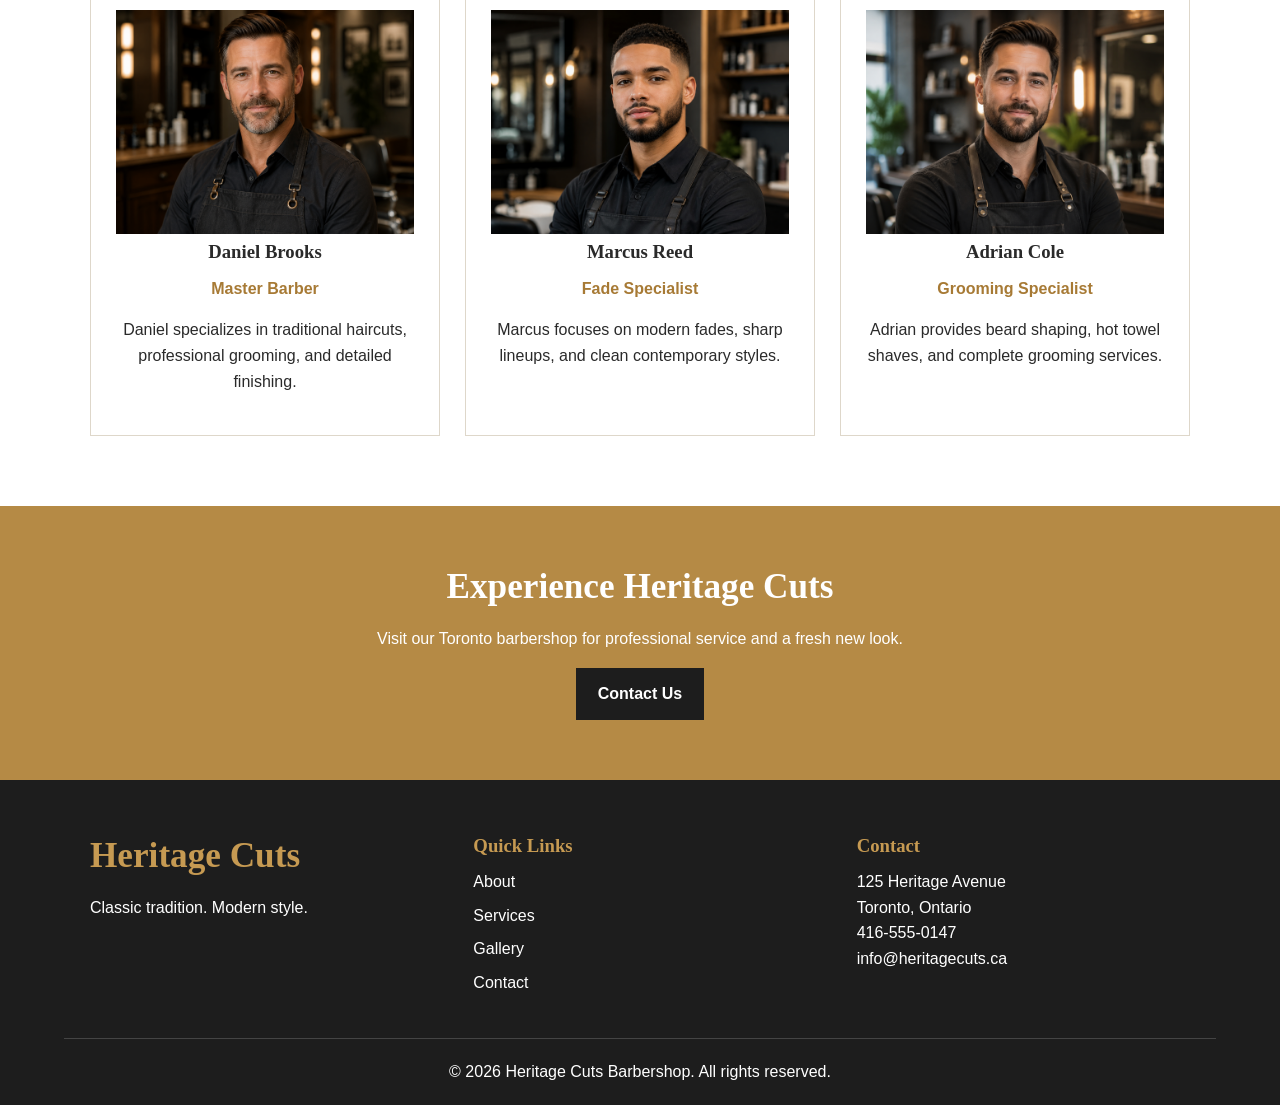
==== commit ee53ed31: "form validation and website images" ====
--- a/about.html
+++ b/about.html
@@ -61,9 +61,12 @@
                     </p>
                 </div>
 
-                <div class="image-placeholder">
-                    Barbershop Image
-                </div>
+                <div class="about-image">
+                  <img
+                  src="images/Barbershop.png"
+                   alt="Interior of Heritage Cuts Barbershop"
+                 >
+              </div>
 
             </div>
         </section>
@@ -101,68 +104,77 @@
             </div>
         </section>
 
-        <!-- Team Section -->
-        <section class="team section">
-            <div class="container">
-
-                <div class="section-heading">
-                    <p class="section-label">Meet the team</p>
-                    <h2>Our Barbers</h2>
-
-                    <p>
-                        Our team brings skill, attention to detail, and a
-                        passion for professional grooming.
-                    </p>
-                </div>
-
-                <div class="card-grid">
-
-                    <article class="team-card">
-                        <div class="team-image-placeholder">
-                            Barber Photo
-                        </div>
-
-                        <h3>Daniel Brooks</h3>
-                        <p class="team-role">Master Barber</p>
-
-                        <p>
-                            Daniel specializes in traditional haircuts,
-                            professional grooming, and detailed finishing.
-                        </p>
-                    </article>
-
-                    <article class="team-card">
-                        <div class="team-image-placeholder">
-                            Barber Photo
-                        </div>
-
-                        <h3>Marcus Reed</h3>
-                        <p class="team-role">Fade Specialist</p>
-
-                        <p>
-                            Marcus focuses on modern fades, sharp lineups,
-                            and clean contemporary styles.
-                        </p>
-                    </article>
-
-                    <article class="team-card">
-                        <div class="team-image-placeholder">
-                            Barber Photo
-                        </div>
-
-                        <h3>Adrian Cole</h3>
-                        <p class="team-role">Grooming Specialist</p>
-
-                        <p>
-                            Adrian provides beard shaping, hot towel shaves,
-                            and complete grooming services.
-                        </p>
-                    </article>
-
-                </div>
-
-            </div>
-        </section>
+        <!-- Team -->
+<section class="team section">
+    <div class="container">
+
+        <div class="section-heading">
+            <p class="section-label">Meet the team</p>
+            <h2>Our Barbers</h2>
+
+            <p>
+                Our team brings skill, attention to detail, and a
+                passion for professional grooming.
+            </p>
+        </div>
+
+        <div class="card-grid">
+
+            <article class="team-card">
+                <div class="team-image">
+                    <img
+                        src="images/daniel.png"
+                        alt="Daniel Brooks, Master Barber"
+                    >
+                </div>
+
+                <h3>Daniel Brooks</h3>
+                <p class="team-role">Master Barber</p>
+
+                <p>
+                    Daniel specializes in traditional haircuts,
+                    professional grooming, and detailed finishing.
+                </p>
+            </article>
+
+            <article class="team-card">
+                <div class="team-image">
+                    <img
+                        src="images/marcus.png"
+                        alt="Marcus Reed, Fade Specialist"
+                    >
+                </div>
+
+                <h3>Marcus Reed</h3>
+                <p class="team-role">Fade Specialist</p>
+
+                <p>
+                    Marcus focuses on modern fades, sharp lineups,
+                    and clean contemporary styles.
+                </p>
+            </article>
+
+            <article class="team-card">
+                <div class="team-image">
+                    <img
+                        src="images/adrian.png"
+                        alt="Adrian Cole, Grooming Specialist"
+                    >
+                </div>
+
+                <h3>Adrian Cole</h3>
+                <p class="team-role">Grooming Specialist</p>
+
+                <p>
+                    Adrian provides beard shaping, hot towel shaves,
+                    and complete grooming services.
+                </p>
+            </article>
+
+        </div>
+
+    </div>
+</section>
 
         <!-- Call to Action -->
         <section class="call-to-action">
--- a/css/style.css
+++ b/css/style.css
@@ -13,11 +13,22 @@
 }
 
 
+:root {
+    --bg: #f5f1e8;
+    --text: #2a2a2a;
+}
+
+[data-theme="dark"] {
+    --bg: #1d1d1d;
+    --text: #f0f0f0;
+}
+
+
 /* General Page Styles */
 
 body {
-    background-color: #f5f1e8;
-    color: #2a2a2a;
+    background-color: var(--bg);
+color: var(--text);
     font-family: Arial, Helvetica, sans-serif;
     line-height: 1.6;
 }
@@ -345,7 +356,7 @@
 
 
 
-/* Services Page */
+/* Services */
 
 .services-intro {
     background-color: #ffffff;
@@ -376,18 +387,20 @@
 
 .full-service-card {
     background-color: #ffffff;
-    width: calc(33.33% - 17px);
-}
-
-.service-image-placeholder {
-    align-items: center;
-    background-color: #ded7ca;
-    color: #555555;
-    display: flex;
+    width: calc((100% - 50px) / 3);
+}
+
+.service-image {
     height: 180px;
-    justify-content: center;
     margin-bottom: 22px;
-    text-align: center;
+    overflow: hidden;
+}
+
+.service-image img {
+    display: block;
+    height: 100%;
+    object-fit: cover;
+    width: 100%;
 }
 
 .service-time {
@@ -407,9 +420,6 @@
 .service-information {
     background-color: #ffffff;
 }
-
-
-
 
 
 
@@ -667,74 +677,158 @@
 
 /* Dark Theme */
 
-body.dark-theme {
-    background-color: #1d1d1d;
-    color: #f5f1e8;
-}
-
-.dark-theme .intro,
-.dark-theme .featured-services,
-.dark-theme .hours,
-.dark-theme .about-story,
-.dark-theme .team,
-.dark-theme .services-intro,
-.dark-theme .service-information,
-.dark-theme .gallery-intro,
-.dark-theme .news-intro,
-.dark-theme .news-message,
-.dark-theme .contact-section {
+
+
+[data-theme="dark"] .intro,
+[data-theme="dark"] .featured-services,
+[data-theme="dark"] .hours,
+[data-theme="dark"] .about-story,
+[data-theme="dark"] .team,
+[data-theme="dark"] .services-intro,
+[data-theme="dark"] .service-information,
+[data-theme="dark"] .gallery-intro,
+[data-theme="dark"] .news-intro,
+[data-theme="dark"] .news-message,
+[data-theme="dark"] .contact-section {
     background-color: #292929;
 }
 
-.dark-theme .why-us,
-.dark-theme .mission,
-.dark-theme .services-list,
-.dark-theme .gallery-section,
-.dark-theme .news-section,
-.dark-theme .contact-hours {
+[data-theme="dark"] .why-us,
+[data-theme="dark"] .mission,
+[data-theme="dark"] .services-list,
+[data-theme="dark"] .gallery-section,
+[data-theme="dark"] .news-section,
+[data-theme="dark"] .contact-hours {
     background-color: #333333;
 }
 
-.dark-theme .service-card,
-.dark-theme .feature-card,
-.dark-theme .team-card,
-.dark-theme .gallery-card,
-.dark-theme .news-card,
-.dark-theme .contact-form-area,
-.dark-theme .services-page-note {
+[data-theme="dark"] .service-card,
+[data-theme="dark"] .feature-card,
+[data-theme="dark"] .team-card,
+[data-theme="dark"] .gallery-card,
+[data-theme="dark"] .news-card,
+[data-theme="dark"] .contact-form-area,
+[data-theme="dark"] .services-page-note {
     background-color: #3b3b3b;
     border-color: #555555;
 }
 
-.dark-theme .image-placeholder,
-.dark-theme .team-image-placeholder,
-.dark-theme .service-image-placeholder,
-.dark-theme .gallery-image-placeholder,
-.dark-theme .news-image-placeholder {
+[data-theme="dark"] .image-placeholder,
+[data-theme="dark"] .team-image-placeholder,
+[data-theme="dark"] .service-image-placeholder,
+[data-theme="dark"] .gallery-image-placeholder,
+[data-theme="dark"] .news-image-placeholder {
     background-color: #4a4a4a;
     color: #ffffff;
 }
 
-.dark-theme .service-time,
-.dark-theme .news-date {
+[data-theme="dark"] .service-time,
+[data-theme="dark"] .news-date {
     color: #cccccc;
 }
 
-.dark-theme th,
-.dark-theme td,
-.dark-theme .contact-detail {
+[data-theme="dark"] th,
+[data-theme="dark"] td,
+[data-theme="dark"] .contact-detail {
     border-color: #555555;
 }
 
-.dark-theme input,
-.dark-theme textarea {
+[data-theme="dark"] input,
+[data-theme="dark"] textarea {
     background-color: #292929;
     border-color: #666666;
     color: #ffffff;
 }
 
 
-
+[data-theme="dark"] .post-card {
+    background-color: #3b3b3b;
+    border-color: #555555;
+}
+
+[data-theme="dark"] .post-meta {
+    color: #cccccc;
+}
+
+[data-theme="dark"] .success-message {
+    background-color: #294029;
+    border-color: #7aab7a;
+    color: #ffffff;
+}
+
+
+/* Blog */
+
+.blog-list {
+    display: flex;
+    flex-wrap: wrap;
+    gap: 25px;
+}
+
+.post-card {
+    background-color: #ffffff;
+    border: 1px solid #ded7ca;
+    padding: 25px;
+    width: calc(33.33% - 17px);
+}
+
+.post-card h2 {
+    font-size: 1.5rem;
+}
+
+.post-meta {
+    color: #666666;
+    font-size: 0.9rem;
+}
+
+.latest-badge {
+    background-color: #b58a45;
+    color: #ffffff;
+    display: inline-block;
+    font-size: 0.8rem;
+    font-weight: bold;
+    margin-bottom: 12px;
+    padding: 5px 9px;
+}
+
+.read-more-button {
+    background-color: #b58a45;
+    border: none;
+    color: #ffffff;
+    cursor: pointer;
+    font-weight: bold;
+    padding: 9px 14px;
+}
+
+.read-more-button:hover {
+    background-color: #936d31;
+}
+
+.post-content {
+    display: none;
+    margin-top: 15px;
+}
+
+
+
+
+/* Form messages */
+
+.error-msg {
+    color: #b00020;
+    display: none;
+    font-size: 0.9rem;
+    margin-top: 5px;
+}
+
+.success-message {
+    background-color: #e5f4e5;
+    border: 1px solid #5d8a5d;
+    color: #244f24;
+    font-weight: bold;
+    padding: 20px;
+    text-align: center;
+}
 
 
 
@@ -822,6 +916,11 @@
     }
 }
 
+
+
+    .post-card {
+        width: 100%;
+    }
 
 
 
